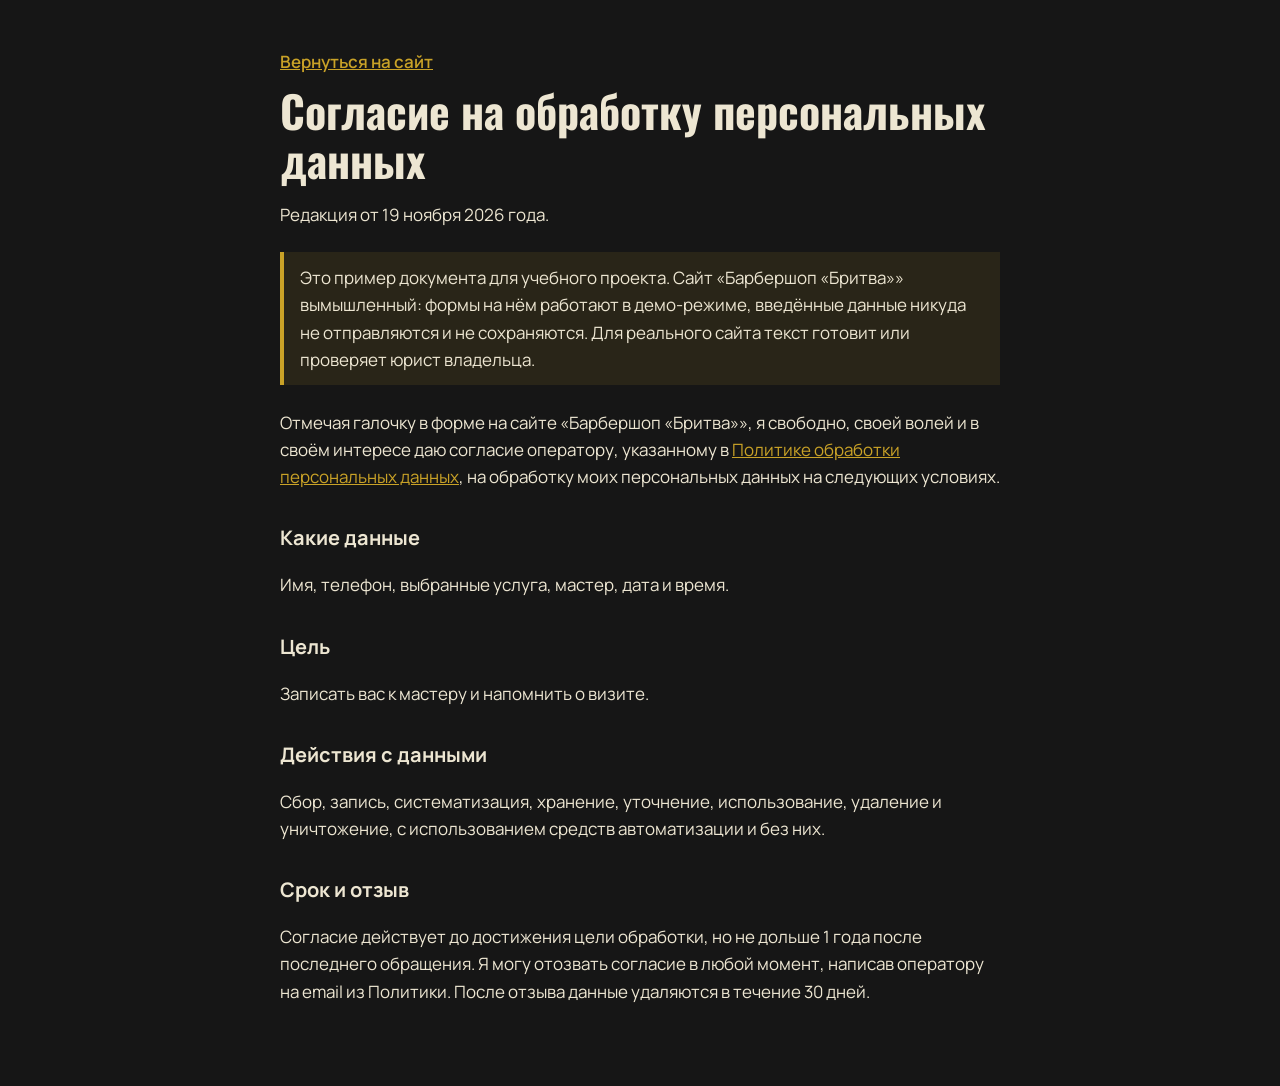
==== consent.html @ 0f78bcc1 "Self-host fonts, add consent and privacy pages Drop Google Fonts: woff2 files (OFL) now ship with th" ====
<!doctype html>
<html lang="ru"><head><meta charset="utf-8"><meta name="viewport" content="width=device-width,initial-scale=1">
<title>Согласие на обработку персональных данных — Барбершоп «Бритва»</title><meta name="robots" content="noindex">
<link rel="stylesheet" href="fonts/fonts.css">
<style>
:root{--bg:#161616;--ink:#EDE6D2;--acc:#C9A227}
*{box-sizing:border-box}
body{margin:0;background:var(--bg);color:var(--ink);font:17px/1.6 Manrope,system-ui,sans-serif}
main{max-width:760px;margin:0 auto;padding:48px 20px 64px}
a{color:var(--acc)} a:focus-visible{outline:3px solid var(--acc);outline-offset:3px}
h1{font-family:'Oswald',serif;font-size:clamp(30px,6vw,44px);line-height:1.1;margin:12px 0 8px}
h2{font-size:20px;margin:32px 0 6px}
.note{border-left:4px solid var(--acc);padding:12px 16px;margin:24px 0;background:color-mix(in srgb,var(--acc) 10%,transparent)}
.back{font-weight:600}
</style></head><body><main>
<a class="back" href="./">Вернуться на сайт</a>
<h1>Согласие на обработку персональных данных</h1>
<p>Редакция от 19 ноября 2026 года.</p>
<p class="note">Это пример документа для учебного проекта. Сайт «Барбершоп «Бритва»» вымышленный: формы на нём работают в демо-режиме, введённые данные никуда не отправляются и не сохраняются. Для реального сайта текст готовит или проверяет юрист владельца.</p>

<p>Отмечая галочку в форме на сайте «Барбершоп «Бритва»», я свободно, своей волей и в своём интересе даю согласие оператору, указанному в <a href="privacy.html">Политике обработки персональных данных</a>, на обработку моих персональных данных на следующих условиях.</p>
<h2>Какие данные</h2>
<p>Имя, телефон, выбранные услуга, мастер, дата и время.</p>
<h2>Цель</h2>
<p>Записать вас к мастеру и напомнить о визите.</p>
<h2>Действия с данными</h2>
<p>Сбор, запись, систематизация, хранение, уточнение, использование, удаление и уничтожение, с использованием средств автоматизации и без них.</p>
<h2>Срок и отзыв</h2>
<p>Согласие действует до достижения цели обработки, но не дольше 1 года после последнего обращения. Я могу отозвать согласие в любой момент, написав оператору на email из Политики. После отзыва данные удаляются в течение 30 дней.</p>
</main></body></html>
---- fonts/fonts.css ----
/* Self-hosted fonts (SIL Open Font License 1.1), files from @fontsource-variable 5.3.0 */

/* oswald-cyrillic-wght-normal */
@font-face {
  font-family: 'Oswald';
  font-style: normal;
  font-display: swap;
  font-weight: 200 700;
  src: url(./oswald-cyrillic-wght-normal.woff2) format('woff2-variations');
  unicode-range: U+0301,U+0400-045F,U+0490-0491,U+04B0-04B1,U+2116;
}

/* oswald-latin-wght-normal */
@font-face {
  font-family: 'Oswald';
  font-style: normal;
  font-display: swap;
  font-weight: 200 700;
  src: url(./oswald-latin-wght-normal.woff2) format('woff2-variations');
  unicode-range: U+0000-00FF,U+0131,U+0152-0153,U+02BB-02BC,U+02C6,U+02DA,U+02DC,U+0304,U+0308,U+0329,U+2000-206F,U+20AC,U+2122,U+2191,U+2193,U+2212,U+2215,U+FEFF,U+FFFD;
}

/* manrope-cyrillic-wght-normal */
@font-face {
  font-family: 'Manrope';
  font-style: normal;
  font-display: swap;
  font-weight: 200 800;
  src: url(./manrope-cyrillic-wght-normal.woff2) format('woff2-variations');
  unicode-range: U+0301,U+0400-045F,U+0490-0491,U+04B0-04B1,U+2116;
}

/* manrope-latin-wght-normal */
@font-face {
  font-family: 'Manrope';
  font-style: normal;
  font-display: swap;
  font-weight: 200 800;
  src: url(./manrope-latin-wght-normal.woff2) format('woff2-variations');
  unicode-range: U+0000-00FF,U+0131,U+0152-0153,U+02BB-02BC,U+02C6,U+02DA,U+02DC,U+0304,U+0308,U+0329,U+2000-206F,U+20AC,U+2122,U+2191,U+2193,U+2212,U+2215,U+FEFF,U+FFFD;
}
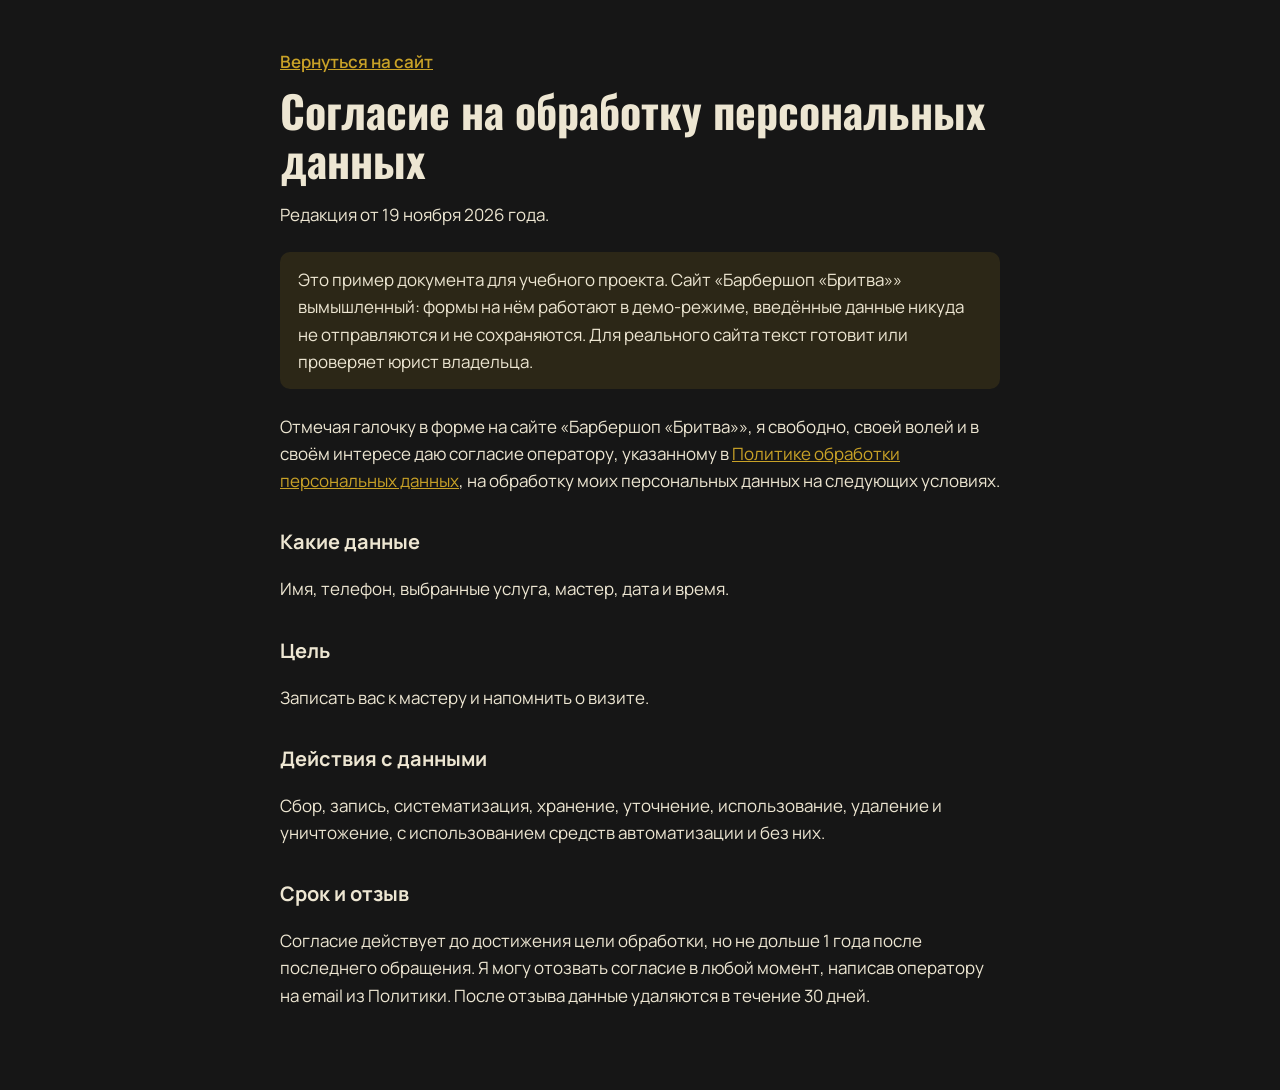
==== commit e2d09dbb: "Fix contrast, spacing and accent borders; tighten policy wording Design detector findings fixed (con" ====
--- a/consent.html
+++ b/consent.html
@@ -10,7 +10,7 @@
 a{color:var(--acc)} a:focus-visible{outline:3px solid var(--acc);outline-offset:3px}
 h1{font-family:'Oswald',serif;font-size:clamp(30px,6vw,44px);line-height:1.1;margin:12px 0 8px}
 h2{font-size:20px;margin:32px 0 6px}
-.note{border-left:4px solid var(--acc);padding:12px 16px;margin:24px 0;background:color-mix(in srgb,var(--acc) 10%,transparent)}
+.note{padding:14px 18px;margin:24px 0;border-radius:10px;background:color-mix(in srgb,var(--acc) 12%,transparent)}
 .back{font-weight:600}
 </style></head><body><main>
 <a class="back" href="./">Вернуться на сайт</a>
